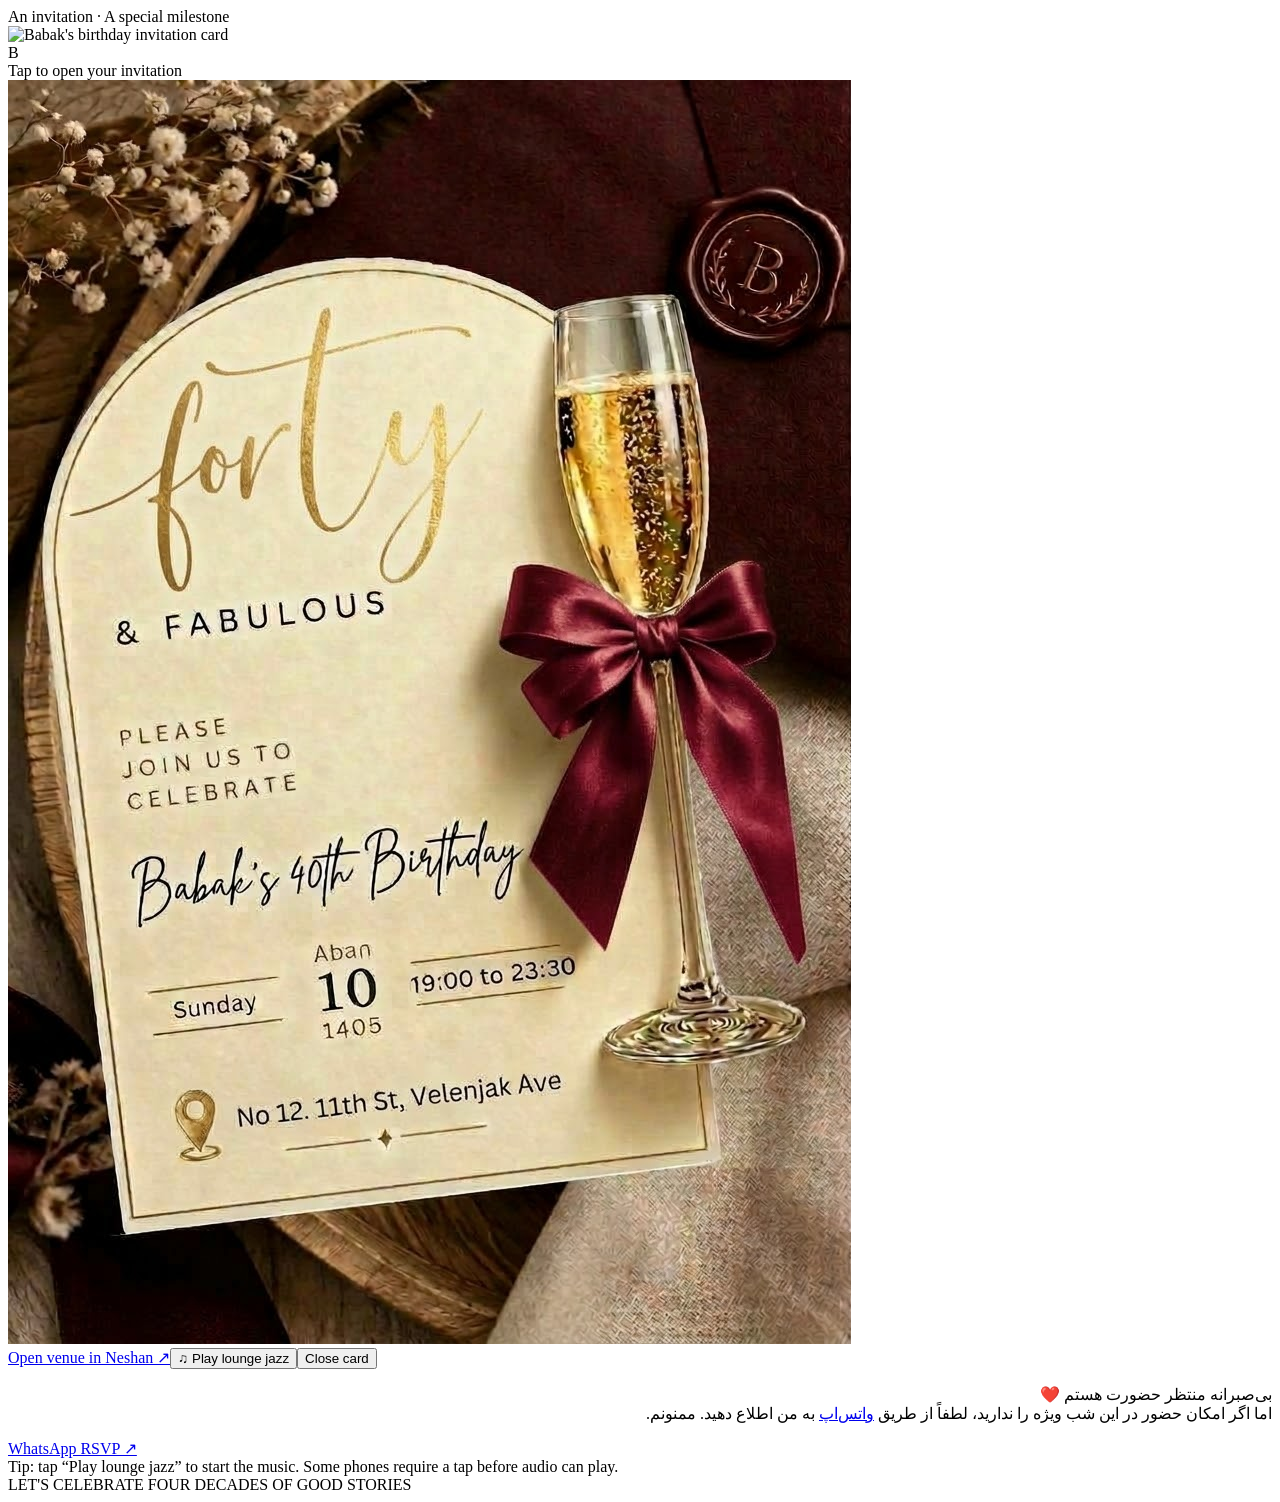
==== index.html @ 5d2be48a "index.html" ====
<!doctype html>
<html lang="en"><head><meta charset="utf-8"><meta name="viewport" content="width=device-width, initial-scale=1, viewport-fit=cover"><meta name="theme-color" content="#4b0d1b"><title>Babak’s 40th Birthday</title>
<link rel="stylesheet" href="css/style.css"></head><body><main class="stage" id="stage"><div class="glow"></div><div class="eyebrow">An invitation · A special milestone</div>
<div class="envelope-wrap" id="envelope" role="button" tabindex="0" aria-label="Open birthday invitation"><div class="envelope"><div class="card-peek"><img src="images/invitation.jpg" alt="Babak's birthday invitation card"></div><div class="env-side"></div><div class="env-side right"></div><div class="env-front"></div><div class="flap"></div><div class="seal">B</div></div></div><div class="tap" id="tap">Tap to open your invitation</div>
<section class="card-full" id="cardFull" aria-label="Birthday invitation details"><div class="card-frame"><img src="[data-uri]" alt="Forty and Fabulous — Babak's 40th Birthday. 10 Aban 1405 at 7 PM, Velenjak, Tehran."></div>
<div class="actions"><a class="action" href="https://nshn.ir/rbvfFSYxODaZ" target="_blank" rel="noopener">Open venue in Neshan ↗</a><button class="action secondary" id="musicBtn" type="button">♫ Play lounge jazz</button><button class="action secondary" id="againBtn" type="button">Close card</button></div>
<p class="rsvp" dir="rtl">بی‌صبرانه منتظر حضورت هستم ❤️<br><span>اما اگر امکان حضور در این شب ویژه را ندارید، لطفاً از طریق <a href="https://wa.me/qr/4YUAFUC2MGG6I1" target="_blank" rel="noopener">واتس‌اپ</a> به من اطلاع دهید. ممنونم.</span></p><div class="actions"><a class="action" href="https://wa.me/qr/4YUAFUC2MGG6I1" target="_blank" rel="noopener">WhatsApp RSVP ↗</a></div><div class="note">Tip: tap “Play lounge jazz” to start the music. Some phones require a tap before audio can play.</div></section><div class="footer">LET'S CELEBRATE FOUR DECADES OF GOOD STORIES</div><audio autoplay loop playsinline id="jazz" src="music/birthday-music.mp3" preload="auto" loop></audio></main>
<script src="js/invitation.js"></script></body></html>
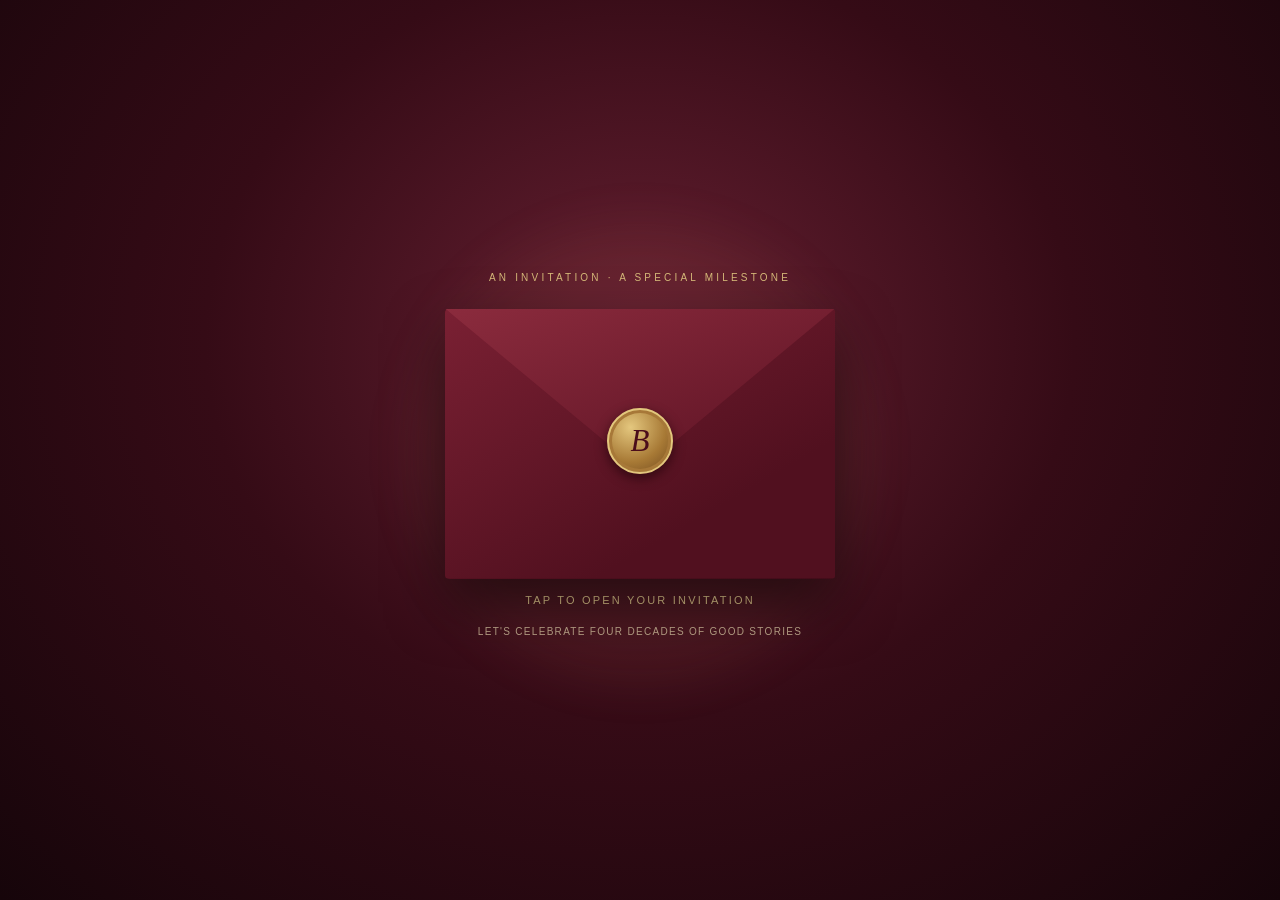
==== commit de9ceacd: "index.html" ====
--- a/index.html
+++ b/index.html
@@ -1,8 +1,51 @@
 <!doctype html>
 <html lang="en"><head><meta charset="utf-8"><meta name="viewport" content="width=device-width, initial-scale=1, viewport-fit=cover"><meta name="theme-color" content="#4b0d1b"><title>Babak’s 40th Birthday</title>
-<link rel="stylesheet" href="css/style.css"></head><body><main class="stage" id="stage"><div class="glow"></div><div class="eyebrow">An invitation · A special milestone</div>
-<div class="envelope-wrap" id="envelope" role="button" tabindex="0" aria-label="Open birthday invitation"><div class="envelope"><div class="card-peek"><img src="images/invitation.jpg" alt="Babak's birthday invitation card"></div><div class="env-side"></div><div class="env-side right"></div><div class="env-front"></div><div class="flap"></div><div class="seal">B</div></div></div><div class="tap" id="tap">Tap to open your invitation</div>
-<section class="card-full" id="cardFull" aria-label="Birthday invitation details"><div class="card-frame"><img src="[data-uri]